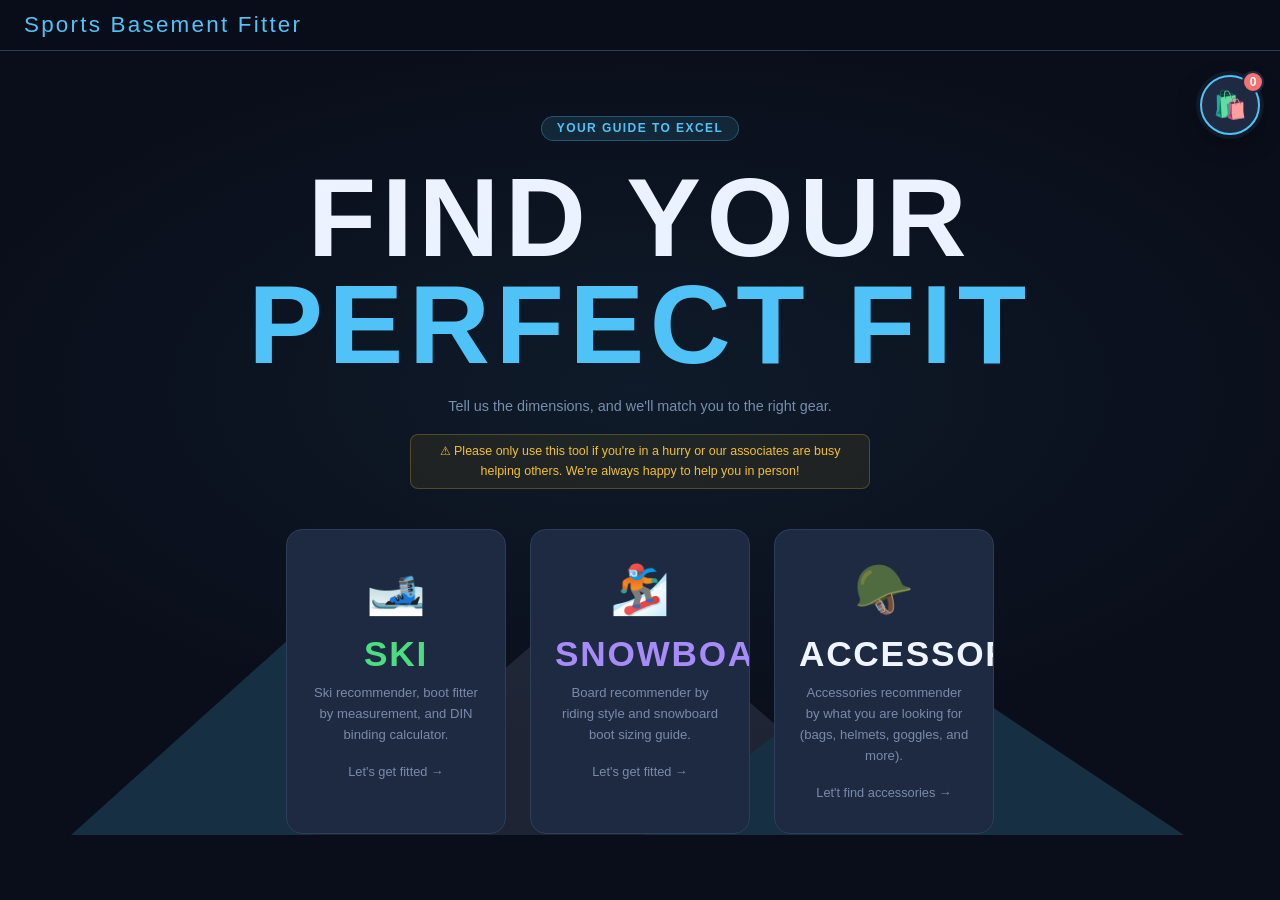
==== index.html @ 1f2f643a "instead of one whole file decided to make each individual file for java, css, and html. I have added" ====
<!DOCTYPE html>
<html lang="en">
<head>
    <meta charset="UTF-8" />
    <meta name="viewport" content="width=device-width, initial-scale=1.0" />
    <title>Sports Basement Fitter</title>

    <link rel="stylesheet" href="style.css" />
</head>
<body>

    <nav id="nav">
        <span class="nav-logo">Sports Basement Fitter</span>
        <div class="nav-breadcrumb" id="breadcrumb"></div>
        <button
            class="nav-back"
            id="backBtn"
            style="display:none" 
            onclick="goBack()"
            >
                ← Back
            </button>
    </nav>

    <div id="gear-cart"></div>

    <div id="app"></div>

    <script src="gear_data.js"></script>
    <script src="app.js"></script>

</body>
</html>
---- style.css ----
*{margin:0;padding:0;box-sizing:border-box;}
:root{
  --bg:#0a0e1a;--bg2:#111827;--bg3:#1a2236;--card:#1e2a42;
  --border:#2d3d5a;--text:#f0f4ff;--muted:#7a8aaa;
  --accent:#4fc3f7;--accent2:#81d4fa;
  --ski:#4ade80;--snow:#a78bfa;--warn:#fbbf24;--danger:#f87171;
}
body{font-family:'DM Sans',sans-serif;background:var(--bg);color:var(--text);min-height:100vh;overflow-x:hidden;}
h1,h2,h3{font-family:'Bebas Neue',sans-serif;letter-spacing:.05em;}
 
nav{position:sticky;top:0;z-index:100;background:rgba(10,14,26,.92);backdrop-filter:blur(12px);border-bottom:1px solid var(--border);padding:.75rem 1.5rem;display:flex;align-items:center;gap:1rem;}
.nav-logo{font-family:'Bebas Neue',sans-serif;font-size:1.4rem;color:var(--accent);letter-spacing:.1em;}
.nav-breadcrumb{font-size:.8rem;color:var(--muted);display:flex;gap:.4rem;align-items:center;}
.nav-back{margin-left:auto;background:transparent;border:1px solid var(--border);color:var(--muted);padding:.35rem .8rem;border-radius:6px;cursor:pointer;font-family:'DM Sans',sans-serif;font-size:.8rem;transition:all .2s;}
.nav-back:hover{border-color:var(--accent);color:var(--accent);}
 
.hero{min-height:calc(100vh - 52px);display:flex;flex-direction:column;align-items:center;justify-content:center;padding:2rem;text-align:center;position:relative;overflow:hidden;}
.hero-bg{position:absolute;inset:0;background:radial-gradient(ellipse 80% 60% at 50% 40%,rgba(79,195,247,.07),transparent 70%);pointer-events:none;}
.mountain-svg{position:absolute;bottom:0;left:0;right:0;opacity:.18;pointer-events:none;}
.hero-tag{display:inline-block;background:rgba(79,195,247,.12);border:1px solid rgba(79,195,247,.3);color:var(--accent);font-size:.75rem;font-weight:600;letter-spacing:.12em;text-transform:uppercase;padding:.3rem .9rem;border-radius:999px;margin-bottom:1.5rem;}
.hero h1{font-size:clamp(3.5rem,10vw,7rem);line-height:.95;margin-bottom:1rem;}
.hero h1 em{color:var(--accent);font-style:normal;}
.hero-sub{color:var(--muted);font-size:.9rem;max-width:460px;margin:0 auto 1rem;line-height:1.7;}
.hero-notice{display:inline-block;background:rgba(251,191,36,.08);border:1px solid rgba(251,191,36,.25);color:var(--warn);font-size:.78rem;padding:.4rem 1rem;border-radius:8px;margin-bottom:2.5rem;max-width:460px;line-height:1.6;}
.sport-cards{display:flex;gap:1.5rem;flex-wrap:wrap;justify-content:center;}
.sport-card{width:220px;background:var(--card);border:1px solid var(--border);border-radius:16px;padding:2rem 1.5rem;cursor:pointer;transition:all .25s;text-align:center;position:relative;overflow:hidden;}
.sport-card::before{content:'';position:absolute;inset:0;opacity:0;transition:opacity .25s;}
.sport-card.ski-card::before{background:radial-gradient(circle at 50% 0%,rgba(74,222,128,.12),transparent 70%);}
.sport-card.snow-card::before{background:radial-gradient(circle at 50% 0%,rgba(167,139,250,.12),transparent 70%);}
.sport-card:hover{transform:translateY(-4px);}
.sport-card.ski-card:hover{border-color:var(--ski);}
.sport-card.snow-card:hover{border-color:var(--snow);}
.sport-card:hover::before{opacity:1;}
.sport-icon{font-size:3rem;margin-bottom:1rem;display:block;}
.sport-card h2{font-size:2.2rem;margin-bottom:.5rem;}
.sport-card.ski-card h2{color:var(--ski);}
.sport-card.snow-card h2{color:var(--snow);}
.sport-card p{font-size:.82rem;color:var(--muted);line-height:1.6;}
.sport-arrow{display:inline-block;margin-top:1.2rem;color:var(--muted);font-size:.8rem;transition:all .2s;}
.sport-card:hover .sport-arrow{color:var(--text);transform:translateX(4px);}
 
.hub{padding:2rem 1.5rem;max-width:900px;margin:0 auto;}
.hub-header{margin-bottom:2.5rem;text-align:center;}
.hub-header h2{font-size:3.5rem;}
.hub-header p{color:var(--muted);font-size:.9rem;margin-top:.5rem;}
.tool-grid{display:grid;grid-template-columns:repeat(auto-fit,minmax(200px,1fr));gap:1rem;}
.tool-card{background:var(--card);border:1px solid var(--border);border-radius:14px;padding:1.5rem;cursor:pointer;transition:all .2s;display:flex;flex-direction:column;gap:.5rem;}
.tool-card:hover{transform:translateY(-3px);border-color:var(--accent);}
.tool-icon{font-size:1.8rem;margin-bottom:.3rem;}
.tool-card h3{font-family:'Bebas Neue',sans-serif;font-size:1.4rem;letter-spacing:.05em;color:var(--accent);}
.tool-card p{font-size:.8rem;color:var(--muted);line-height:1.6;}
 
.tool-page{padding:2rem 1.5rem;max-width:700px;margin:0 auto;}
.tool-title{font-size:3rem;margin-bottom:.3rem;}
.tool-desc{color:var(--muted);font-size:.9rem;margin-bottom:2rem;line-height:1.6;}
 
.form-group{margin-bottom:1.25rem;}
.form-label{display:block;font-size:.8rem;color:var(--muted);font-weight:500;letter-spacing:.06em;text-transform:uppercase;margin-bottom:.5rem;}
.form-input,.form-select{width:100%;background:var(--bg3);border:1px solid var(--border);color:var(--text);padding:.65rem 1rem;border-radius:8px;font-family:'DM Sans',sans-serif;font-size:.9rem;transition:border-color .2s;outline:none;}
.form-input:focus,.form-select:focus{border-color:var(--accent);}
.form-select option{background:var(--bg2);}
.form-row{display:grid;grid-template-columns:1fr 1fr;gap:1rem;}
.form-hint{font-size:.75rem;color:var(--muted);margin-top:.35rem;}
 
.radio-grid{display:grid;grid-template-columns:repeat(auto-fill,minmax(130px,1fr));gap:.6rem;margin-bottom:1.25rem;}
/* FIX: checkbox-grid uses same layout as radio-grid */
.checkbox-grid{display:grid;grid-template-columns:repeat(auto-fill,minmax(130px,1fr));gap:.6rem;margin-bottom:1.25rem;}
.radio-opt{cursor:pointer;}
.radio-opt input{display:none;}
.radio-label{display:block;background:var(--bg3);border:1px solid var(--border);border-radius:8px;padding:.65rem .9rem;font-size:.82rem;text-align:center;transition:all .18s;color:var(--muted);line-height:1.4;}
.radio-opt input:checked + .radio-label{border-color:var(--accent);color:var(--text);background:rgba(79,195,247,.1);}
 
.btn{display:inline-flex;align-items:center;gap:.5rem;background:var(--accent);color:#0a0e1a;border:none;padding:.75rem 1.75rem;border-radius:8px;font-family:'DM Sans',sans-serif;font-weight:600;font-size:.9rem;cursor:pointer;transition:all .2s;}
.btn:hover{background:var(--accent2);transform:translateY(-1px);}
.btn.ski{background:var(--ski);color:#0a1a0a;}
.btn.ski:hover{filter:brightness(1.1);}
.btn.snow{background:var(--snow);color:#0a0a1a;}
.btn.snow:hover{filter:brightness(1.1);}
 
.result-card{background:var(--card);border:1px solid var(--border);border-radius:14px;padding:1.5rem;margin-top:1.5rem;}
.result-header{display:flex;align-items:center;gap:.75rem;margin-bottom:1rem;border-bottom:1px solid var(--border);padding-bottom:1rem;}
.result-icon{width:44px;height:44px;border-radius:10px;display:flex;align-items:center;justify-content:center;font-size:1.3rem;flex-shrink:0;}
.result-title{font-family:'Bebas Neue',sans-serif;font-size:1.6rem;letter-spacing:.05em;}
.result-sub{font-size:.8rem;color:var(--muted);}
.result-row{display:flex;justify-content:space-between;align-items:center;padding:.55rem 0;border-bottom:1px solid rgba(45,61,90,.5);}
.result-row:last-child{border-bottom:none;}
.result-key{font-size:.82rem;color:var(--muted);}
.result-val{font-weight:600;font-size:.9rem;}
.badge{display:inline-block;padding:.25rem .7rem;border-radius:999px;font-size:.72rem;font-weight:600;}
.badge-green{background:rgba(74,222,128,.15);color:var(--ski);border:1px solid rgba(74,222,128,.3);}
.badge-blue{background:rgba(79,195,247,.15);color:var(--accent);border:1px solid rgba(79,195,247,.3);}
.badge-purple{background:rgba(167,139,250,.15);color:var(--snow);border:1px solid rgba(167,139,250,.3);}
.badge-warn{background:rgba(251,191,36,.15);color:var(--warn);border:1px solid rgba(251,191,36,.3);}
 
.rec-list{list-style:none;margin-top:.5rem;}
.rec-list li{padding:.5rem 0;border-bottom:1px solid rgba(45,61,90,.4);font-size:.86rem;color:var(--muted);display:flex;gap:.5rem;align-items:flex-start;}
.rec-list li::before{content:'▸';color:var(--accent);flex-shrink:0;margin-top:.05rem;}
.rec-list li strong{color:var(--text);}
 
.product-grid{display:grid;grid-template-columns:repeat(auto-fill,minmax(200px,1fr));gap:.75rem;margin-top:1rem;}
.product-card{
  position:relative;

  background:var(--bg3);
  border:1px solid var(--border);
  border-radius:10px;
  padding:1rem;
  overflow:hidden;
  transition:all .2s;
}
/*.product-card{background:var(--bg3);border:1px solid var(--border);border-radius:10px;padding:1rem;overflow:hidden;transition:all .2s;}*/
.product-card:hover{transform:translateY(-3px);border-color:var(--accent);}
.product-image{width:100%;height:220px;object-fit:cover;border-radius:8px;margin-bottom:.75rem;background:#111;transition:transform .3s;}
.product-image:hover{transform:scale(1.03);}
.product-name{font-weight:600;font-size:.9rem;margin-bottom:.25rem;}
.product-brand{font-size:.75rem;color:var(--muted);margin-bottom:.5rem;}
.product-price{font-family:'Bebas Neue',sans-serif;font-size:1.2rem;color:var(--accent);margin-bottom:.4rem;}
.product-lengths{font-size:.75rem;color:var(--muted);}
.product-notes{font-size:.78rem;color:var(--muted);margin-top:.4rem;line-height:1.5;border-top:1px solid var(--border);padding-top:.4rem;}
.no-products{font-size:.85rem;color:var(--muted);padding:.75rem 0;font-style:italic;}
.warning-box{background:rgba(251,191,36,.07);border:1px solid rgba(251,191,36,.25);border-radius:10px;padding:1rem 1.25rem;margin-top:1rem;font-size:.83rem;color:var(--warn);line-height:1.6;}
.info-box{background:rgba(79,195,247,.07);border:1px solid rgba(79,195,247,.2);border-radius:10px;padding:1rem 1.25rem;margin-top:1rem;font-size:.83rem;color:var(--accent);line-height:1.6;}
.section-sep{border:none;border-top:1px solid var(--border);margin:1.5rem 0;}

/* CART */
.cart-icon-wrapper{
  position:fixed;
  top:75px;
  right:20px;

  width:60px;
  height:60px;

  border-radius:50%;

  background:var(--card);
  border:2px solid var(--accent);

  display:flex;
  align-items:center;
  justify-content:center;

  font-size:1.7rem;

  cursor:pointer;

  z-index:500;

  box-shadow:
    0 0 0 4px rgba(79,195,247,.08),
    0 8px 25px rgba(0,0,0,.35);

  transition:.2s;
}

.btn.added{
  background:var(--ski);
  color:#000;
}

.cart-icon-wrapper:hover{
  transform:translateY(-2px);
  border-color:var(--accent2);
}

.cart-dropdown{
  position:fixed;
  top:140px;
  right:20px;
  width:min(420px, calc(100vw - 40px));
  max-height:70vh;
  overflow-y:auto;
  z-index:300;

  opacity:0;
  pointer-events:none;
  transform:translateY(-10px);

  transition:
    opacity .2s ease,
    transform .2s ease;
}

.show-cart{
  opacity:1;
  pointer-events:auto;
  transform:translateY(0);
}

.cart-header{
  display:flex;
  justify-content:space-between;
  align-items:center;
  margin-bottom:1rem;
}

.close-cart-btn{
  width:36px !important;
  height:36px;
  border-radius:50%;
  border:none;
  background:var(--bg3);
  color:var(--text);
  cursor:pointer;
  font-size:1rem;
}

.close-cart-btn:hover{
  background:var(--danger);
}

.empty-cart{
  background:var(--card);
  border:1px solid var(--border);
  padding:1rem;
  border-radius:12px;
  color:var(--muted);
}

/* Remove button */

.remove-icon-btn{
  width:32px;
  height:32px;

  min-width:32px;
  max-width:32px;

  padding:0;

  border:none;
  border-radius:8px;

  background:#dc2626;
  color:#fff;

  display:flex;
  align-items:center;
  justify-content:center;

  cursor:pointer;

  margin-top:.75rem;
  margin-left:auto;

  flex-shrink:0;

  transition:.2s;
}

.remove-icon-btn:hover{
  background:#ef4444;
}

.cart-count{
  position:absolute;
  top:-6px;
  right:-6px;

  width:22px;
  height:22px;

  border-radius:50%;

  background:var(--danger);
  color:white;

  font-size:.75rem;
  font-weight:700;

  display:flex;
  align-items:center;
  justify-content:center;

  border:2px solid var(--card);
}

/* Favorite Button */
.favorite-btn{
  position:absolute;
  top:10px;
  right:10px;

  width:36px;
  height:36px;

  border:none;
  border-radius:50%;

  background:rgba(0,0,0,.4);
  backdrop-filter:blur(4px);

  color:white;
  font-size:1.1rem;

  cursor:pointer;
  transition:.2s;
}

.favorite-btn:hover{
  transform:scale(1.1);
}

.favorite-btn.active{
  color:#ef4444;
}

@media(max-width:520px){.form-row{grid-template-columns:1fr;}.sport-cards{flex-direction:column;align-items:center;}.hero h1{font-size:3rem;}}
.page{animation:fadeIn .25s ease;}
@keyframes fadeIn{from{opacity:0;transform:translateY(8px);}to{opacity:1;transform:translateY(0);}}
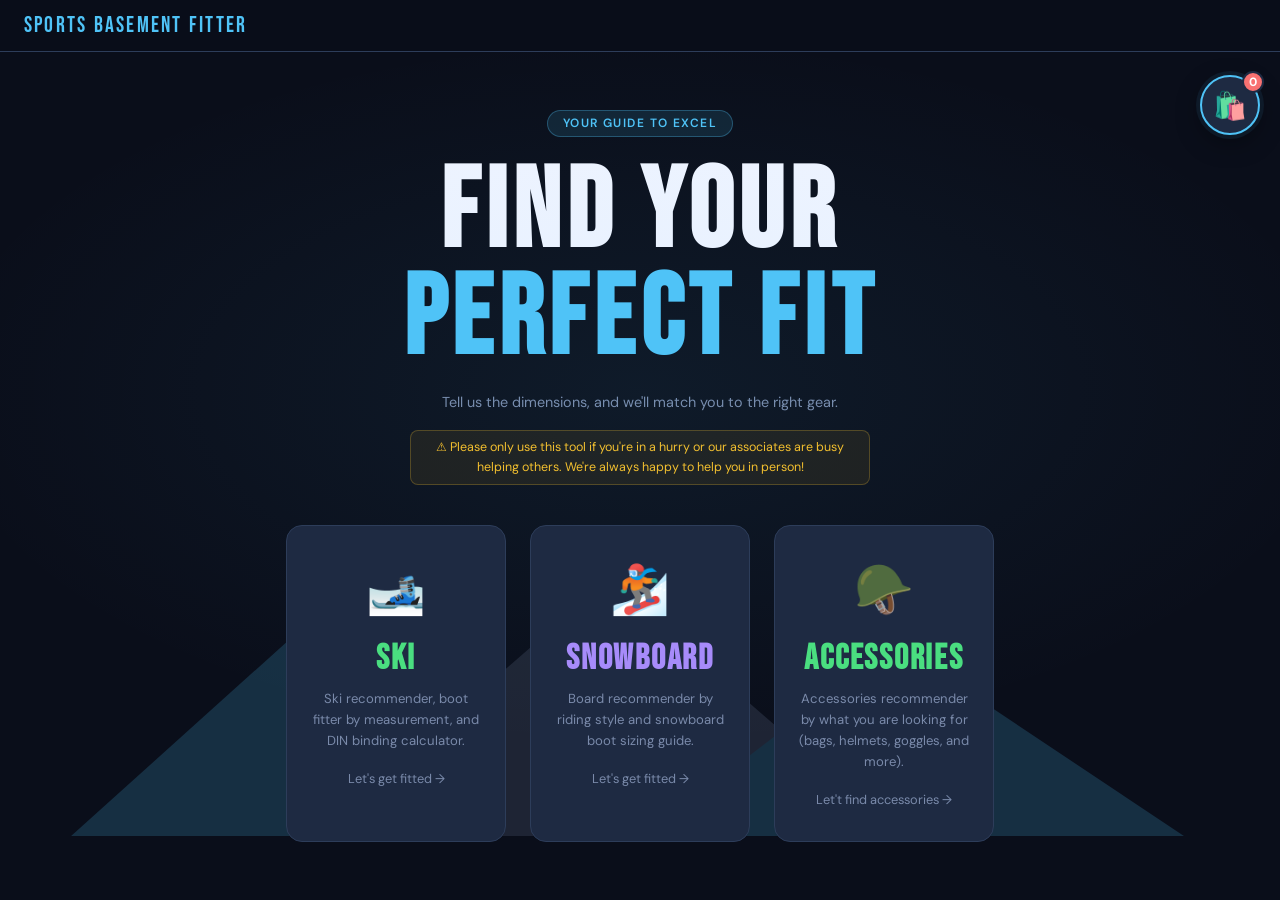
==== commit 74bcd004: "app.js had some things to be fixed, added some color down to accessories tool card. Index was just a" ====
--- a/index.html
+++ b/index.html
@@ -4,6 +4,10 @@
     <meta charset="UTF-8" />
     <meta name="viewport" content="width=device-width, initial-scale=1.0" />
     <title>Sports Basement Fitter</title>
+
+    <link rel="preconnect" href="https://fonts.googleapis.com">
+    <link rel="preconnect" href="https://fonts.gstatic.com" crossorigin>
+    <link href="https://fonts.googleapis.com/css2?family=Bebas+Neue&family=DM+Sans:wght@400;500;700&display=swap" rel="stylesheet">
 
     <link rel="stylesheet" href="style.css" />
 </head>
--- a/style.css
+++ b/style.css
@@ -4,6 +4,7 @@
   --border:#2d3d5a;--text:#f0f4ff;--muted:#7a8aaa;
   --accent:#4fc3f7;--accent2:#81d4fa;
   --ski:#4ade80;--snow:#a78bfa;--warn:#fbbf24;--danger:#f87171;
+  --accessories:#4ade80;--snow:#a78bfa;--warn:#fbbf24;--danger:#f87171;
 }
 body{font-family:'DM Sans',sans-serif;background:var(--bg);color:var(--text);min-height:100vh;overflow-x:hidden;}
 h1,h2,h3{font-family:'Bebas Neue',sans-serif;letter-spacing:.05em;}
@@ -25,16 +26,47 @@
 .sport-cards{display:flex;gap:1.5rem;flex-wrap:wrap;justify-content:center;}
 .sport-card{width:220px;background:var(--card);border:1px solid var(--border);border-radius:16px;padding:2rem 1.5rem;cursor:pointer;transition:all .25s;text-align:center;position:relative;overflow:hidden;}
 .sport-card::before{content:'';position:absolute;inset:0;opacity:0;transition:opacity .25s;}
-.sport-card.ski-card::before{background:radial-gradient(circle at 50% 0%,rgba(74,222,128,.12),transparent 70%);}
-.sport-card.snow-card::before{background:radial-gradient(circle at 50% 0%,rgba(167,139,250,.12),transparent 70%);}
-.sport-card:hover{transform:translateY(-4px);}
-.sport-card.ski-card:hover{border-color:var(--ski);}
-.sport-card.snow-card:hover{border-color:var(--snow);}
+
+.sport-card.ski-card::before{
+    background:radial-gradient(circle at 50% 0%,rgba(74,222,128,.12),transparent 70%);}
+
+.sport-card.snow-card::before{
+    background:radial-gradient(circle at 50% 0%,rgba(167,139,250,.12),transparent 70%);}
+
+.sport-card.accessories-card::before{
+    background:radial-gradient(circle at 50% 0%,rgba(251,191,36,.12),transparent 70%);}
+
+.sport-card:hover{
+    transform:translateY(-4px);
+}
+
+.sport-card.ski-card:hover{
+    border-color:var(--ski);
+}
+
+.sport-card.snow-card:hover{
+    border-color:var(--snow);
+}
+
+.sport-card.accessories-card:hover{
+  border-color:var(--accessories);
+}
 .sport-card:hover::before{opacity:1;}
 .sport-icon{font-size:3rem;margin-bottom:1rem;display:block;}
 .sport-card h2{font-size:2.2rem;margin-bottom:.5rem;}
-.sport-card.ski-card h2{color:var(--ski);}
-.sport-card.snow-card h2{color:var(--snow);}
+
+.sport-card.ski-card h2{
+    color:var(--ski);
+}
+
+.sport-card.snow-card h2{
+    color:var(--snow);
+}
+
+.sport-card.accessories-card h2{
+  color:var(--accessories);
+}
+
 .sport-card p{font-size:.82rem;color:var(--muted);line-height:1.6;}
 .sport-arrow{display:inline-block;margin-top:1.2rem;color:var(--muted);font-size:.8rem;transition:all .2s;}
 .sport-card:hover .sport-arrow{color:var(--text);transform:translateX(4px);}
@@ -153,11 +185,6 @@
   transition:.2s;
 }
 
-.btn.added{
-  background:var(--ski);
-  color:#000;
-}
-
 .cart-icon-wrapper:hover{
   transform:translateY(-2px);
   border-color:var(--accent2);
@@ -170,7 +197,7 @@
   width:min(420px, calc(100vw - 40px));
   max-height:70vh;
   overflow-y:auto;
-  z-index:300;
+  z-index:1000;
 
   opacity:0;
   pointer-events:none;
@@ -281,6 +308,8 @@
   top:10px;
   right:10px;
 
+  z-index:10;
+
   width:36px;
   height:36px;
 
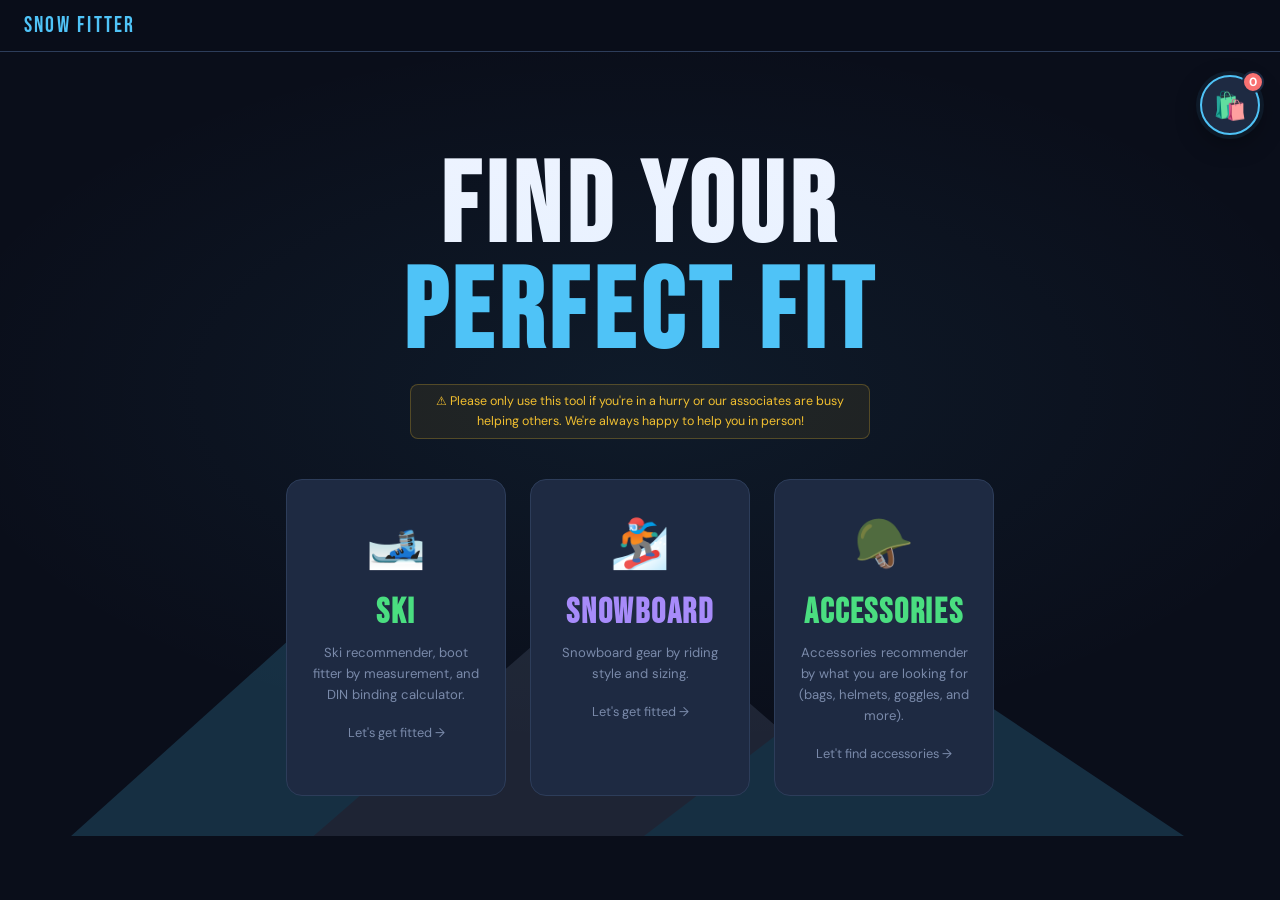
==== commit cd97c086: "I removed two sub headers that didnt really need to be there. I wanted it to be more direct on the h" ====
--- a/index.html
+++ b/index.html
@@ -3,7 +3,7 @@
 <head>
     <meta charset="UTF-8" />
     <meta name="viewport" content="width=device-width, initial-scale=1.0" />
-    <title>Sports Basement Fitter</title>
+    <title>Snow Fitter</title>
 
     <link rel="preconnect" href="https://fonts.googleapis.com">
     <link rel="preconnect" href="https://fonts.gstatic.com" crossorigin>
@@ -14,7 +14,7 @@
 <body>
 
     <nav id="nav">
-        <span class="nav-logo">Sports Basement Fitter</span>
+        <span class="nav-logo">Snow Fitter</span>
         <div class="nav-breadcrumb" id="breadcrumb"></div>
         <button
             class="nav-back"
--- a/style.css
+++ b/style.css
@@ -6,35 +6,168 @@
   --ski:#4ade80;--snow:#a78bfa;--warn:#fbbf24;--danger:#f87171;
   --accessories:#4ade80;--snow:#a78bfa;--warn:#fbbf24;--danger:#f87171;
 }
-body{font-family:'DM Sans',sans-serif;background:var(--bg);color:var(--text);min-height:100vh;overflow-x:hidden;}
-h1,h2,h3{font-family:'Bebas Neue',sans-serif;letter-spacing:.05em;}
+
+body{
+  font-family:'DM Sans',sans-serif;
+  background:var(--bg);
+  color:var(--text);
+  min-height:100vh;
+  overflow-x:hidden;
+}
+
+h1,h2,h3{
+  font-family:'Bebas Neue',sans-serif;
+  letter-spacing:.05em;
+}
  
-nav{position:sticky;top:0;z-index:100;background:rgba(10,14,26,.92);backdrop-filter:blur(12px);border-bottom:1px solid var(--border);padding:.75rem 1.5rem;display:flex;align-items:center;gap:1rem;}
-.nav-logo{font-family:'Bebas Neue',sans-serif;font-size:1.4rem;color:var(--accent);letter-spacing:.1em;}
-.nav-breadcrumb{font-size:.8rem;color:var(--muted);display:flex;gap:.4rem;align-items:center;}
-.nav-back{margin-left:auto;background:transparent;border:1px solid var(--border);color:var(--muted);padding:.35rem .8rem;border-radius:6px;cursor:pointer;font-family:'DM Sans',sans-serif;font-size:.8rem;transition:all .2s;}
-.nav-back:hover{border-color:var(--accent);color:var(--accent);}
- 
-.hero{min-height:calc(100vh - 52px);display:flex;flex-direction:column;align-items:center;justify-content:center;padding:2rem;text-align:center;position:relative;overflow:hidden;}
-.hero-bg{position:absolute;inset:0;background:radial-gradient(ellipse 80% 60% at 50% 40%,rgba(79,195,247,.07),transparent 70%);pointer-events:none;}
-.mountain-svg{position:absolute;bottom:0;left:0;right:0;opacity:.18;pointer-events:none;}
-.hero-tag{display:inline-block;background:rgba(79,195,247,.12);border:1px solid rgba(79,195,247,.3);color:var(--accent);font-size:.75rem;font-weight:600;letter-spacing:.12em;text-transform:uppercase;padding:.3rem .9rem;border-radius:999px;margin-bottom:1.5rem;}
-.hero h1{font-size:clamp(3.5rem,10vw,7rem);line-height:.95;margin-bottom:1rem;}
-.hero h1 em{color:var(--accent);font-style:normal;}
-.hero-sub{color:var(--muted);font-size:.9rem;max-width:460px;margin:0 auto 1rem;line-height:1.7;}
-.hero-notice{display:inline-block;background:rgba(251,191,36,.08);border:1px solid rgba(251,191,36,.25);color:var(--warn);font-size:.78rem;padding:.4rem 1rem;border-radius:8px;margin-bottom:2.5rem;max-width:460px;line-height:1.6;}
-.sport-cards{display:flex;gap:1.5rem;flex-wrap:wrap;justify-content:center;}
-.sport-card{width:220px;background:var(--card);border:1px solid var(--border);border-radius:16px;padding:2rem 1.5rem;cursor:pointer;transition:all .25s;text-align:center;position:relative;overflow:hidden;}
-.sport-card::before{content:'';position:absolute;inset:0;opacity:0;transition:opacity .25s;}
+nav{
+  position:sticky;
+  top:0;z-index:100;
+  background:rgba(10,14,26,.92);
+  backdrop-filter:blur(12px);
+  border-bottom:1px solid var(--border);
+  padding:.75rem 1.5rem;display:flex;
+  align-items:center;gap:1rem;
+}
+
+.nav-logo{
+  font-family:'Bebas Neue',sans-serif;
+  font-size:1.4rem;
+  color:var(--accent);
+  letter-spacing:.1em;
+}
+
+.nav-breadcrumb{
+  font-size:.8rem;
+  color:var(--muted);
+  display:flex;gap:.4rem;
+  align-items:center;
+}
+
+.nav-back{
+  margin-left:auto;
+  background:transparent;
+  border:1px solid var(--border);
+  color:var(--muted);
+  padding:.35rem .8rem;
+  border-radius:6px;
+  cursor:pointer;
+  font-family:'DM Sans',sans-serif;
+  font-size:.8rem;
+  transition:all .2s;
+}
+
+.nav-back:hover{
+  border-color:var(--accent);
+  color:var(--accent);
+}
+
+.hero{
+  min-height:calc(100vh - 52px);
+  display:flex;
+  flex-direction:column;
+  align-items:center;
+  justify-content:center;
+  padding:2rem;
+  text-align:center;
+  position:relative;
+  overflow:hidden;
+}
+
+.hero-bg{
+  position:absolute;
+  inset:0;
+  background:radial-gradient(ellipse 80% 60% at 50% 40%,rgba(79,195,247,.07),transparent 70%);
+  pointer-events:none;
+}
+
+.mountain-svg{
+  position:absolute;
+  bottom:0;left:0;
+  right:0;opacity:.18;
+  pointer-events:none;
+}
+
+.hero-tag{
+  display:inline-block;
+  background:rgba(79,195,247,.12);
+  border:1px solid rgba(79,195,247,.3);
+  color:var(--accent);font-size:.75rem;
+  font-weight:600;letter-spacing:.12em;
+  text-transform:uppercase;
+  padding:.3rem .9rem;border-radius:999px;
+  margin-bottom:1.5rem;
+}
+
+.hero h1{
+  font-size:clamp(3.5rem,10vw,7rem);
+  line-height:.95;
+  margin-bottom:1rem;
+}
+
+.hero h1 em{
+  color:var(--accent);
+  font-style:normal;
+}
+
+.hero-sub{
+  color:var(--muted);
+  font-size:.9rem;
+  max-width:460px;
+  margin:0 auto 1rem;
+  line-height:1.7;
+}
+
+.hero-notice{
+  display:inline-block;
+  background:rgba(251,191,36,.08);
+  border:1px solid rgba(251,191,36,.25);
+  color:var(--warn);
+  font-size:.78rem;
+  padding:.4rem 1rem;
+  border-radius:8px;
+  margin-bottom:2.5rem;
+  max-width:460px;line-height:1.6;
+}
+
+.sport-cards{
+  display:flex;
+  gap:1.5rem;
+  flex-wrap:wrap;
+  justify-content:center;
+}
+
+.sport-card{
+  width:220px;
+  background:var(--card);
+  border:1px solid var(--border);
+  border-radius:16px;
+  padding:2rem 1.5rem;
+  cursor:pointer;
+  transition:all .25s;
+  text-align:center;
+  position:relative;
+  overflow:hidden;
+}
+
+.sport-card::before{
+  content:'';
+  position:absolute;
+  inset:0;opacity:0;
+  transition:opacity .25s;
+}
 
 .sport-card.ski-card::before{
-    background:radial-gradient(circle at 50% 0%,rgba(74,222,128,.12),transparent 70%);}
+    background:radial-gradient(circle at 50% 0%,rgba(74,222,128,.12),transparent 70%);
+}
 
 .sport-card.snow-card::before{
-    background:radial-gradient(circle at 50% 0%,rgba(167,139,250,.12),transparent 70%);}
+    background:radial-gradient(circle at 50% 0%,rgba(167,139,250,.12),transparent 70%);
+}
 
 .sport-card.accessories-card::before{
-    background:radial-gradient(circle at 50% 0%,rgba(251,191,36,.12),transparent 70%);}
+    background:radial-gradient(circle at 50% 0%,rgba(251,191,36,.12),transparent 70%);
+}
 
 .sport-card:hover{
     transform:translateY(-4px);
@@ -51,9 +184,21 @@
 .sport-card.accessories-card:hover{
   border-color:var(--accessories);
 }
-.sport-card:hover::before{opacity:1;}
-.sport-icon{font-size:3rem;margin-bottom:1rem;display:block;}
-.sport-card h2{font-size:2.2rem;margin-bottom:.5rem;}
+
+.sport-card:hover::before{
+  opacity:1;
+}
+
+.sport-icon{
+  font-size:3rem;
+  margin-bottom:1rem;
+  display:block;
+}
+
+.sport-card h2{
+  font-size:2.2rem;
+  margin-bottom:.5rem;
+}
 
 .sport-card.ski-card h2{
     color:var(--ski);
@@ -67,72 +212,349 @@
   color:var(--accessories);
 }
 
-.sport-card p{font-size:.82rem;color:var(--muted);line-height:1.6;}
-.sport-arrow{display:inline-block;margin-top:1.2rem;color:var(--muted);font-size:.8rem;transition:all .2s;}
-.sport-card:hover .sport-arrow{color:var(--text);transform:translateX(4px);}
+.sport-card p{
+  font-size:.82rem;
+  color:var(--muted);line-height:1.6;
+}
+
+.sport-arrow{
+  display:inline-block;
+  margin-top:1.2rem;
+  color:var(--muted);
+  font-size:.8rem;
+  transition:all .2s;
+}
+
+.sport-card:hover .sport-arrow{
+  color:var(--text);
+  transform:translateX(4px);
+}
  
-.hub{padding:2rem 1.5rem;max-width:900px;margin:0 auto;}
-.hub-header{margin-bottom:2.5rem;text-align:center;}
-.hub-header h2{font-size:3.5rem;}
-.hub-header p{color:var(--muted);font-size:.9rem;margin-top:.5rem;}
-.tool-grid{display:grid;grid-template-columns:repeat(auto-fit,minmax(200px,1fr));gap:1rem;}
-.tool-card{background:var(--card);border:1px solid var(--border);border-radius:14px;padding:1.5rem;cursor:pointer;transition:all .2s;display:flex;flex-direction:column;gap:.5rem;}
-.tool-card:hover{transform:translateY(-3px);border-color:var(--accent);}
-.tool-icon{font-size:1.8rem;margin-bottom:.3rem;}
-.tool-card h3{font-family:'Bebas Neue',sans-serif;font-size:1.4rem;letter-spacing:.05em;color:var(--accent);}
-.tool-card p{font-size:.8rem;color:var(--muted);line-height:1.6;}
+.hub{
+  padding:2rem 1.5rem;
+  max-width:900px;
+  margin:0 auto;
+}
+
+.hub-header{
+  margin-bottom:2.5rem;
+  text-align:center;
+}
+
+.hub-header h2{
+  font-size:3.5rem;
+}
+
+.hub-header p{
+  color:var(--muted);
+  font-size:.9rem;
+  margin-top:.5rem;
+}
+
+.tool-grid{
+  display:grid;
+  grid-template-columns:repeat(auto-fit,minmax(200px,1fr));
+  gap:1rem;
+}
+
+.tool-card{
+  background:var(--card);
+  border:1px solid var(--border);
+  border-radius:14px;
+  padding:1.5rem;
+  cursor:pointer;
+  transition:all .2s;
+  display:flex;
+  flex-direction:column;
+  gap:.5rem;
+}
+
+.tool-card:hover{
+  transform:translateY(-3px);
+  border-color:var(--accent);
+}
+
+.tool-icon{
+  font-size:1.8rem;
+  margin-bottom:.3rem;
+}
+
+.tool-card h3{
+  font-family:'Bebas Neue',sans-serif;
+  font-size:1.4rem;
+  letter-spacing:.05em;
+  color:var(--accent);
+}
+
+.tool-card p{
+  font-size:.8rem;
+  color:var(--muted);
+  line-height:1.6;
+}
  
-.tool-page{padding:2rem 1.5rem;max-width:700px;margin:0 auto;}
-.tool-title{font-size:3rem;margin-bottom:.3rem;}
-.tool-desc{color:var(--muted);font-size:.9rem;margin-bottom:2rem;line-height:1.6;}
+.tool-page{
+  padding:2rem 1.5rem;
+  max-width:700px;
+  margin:0 auto;
+}
+
+.tool-title{
+  font-size:3rem;
+  margin-bottom:.3rem;
+}
+
+.tool-desc{
+  color:var(--muted);
+  font-size:.9rem;
+  margin-bottom:2rem;
+  line-height:1.6;
+}
  
-.form-group{margin-bottom:1.25rem;}
-.form-label{display:block;font-size:.8rem;color:var(--muted);font-weight:500;letter-spacing:.06em;text-transform:uppercase;margin-bottom:.5rem;}
-.form-input,.form-select{width:100%;background:var(--bg3);border:1px solid var(--border);color:var(--text);padding:.65rem 1rem;border-radius:8px;font-family:'DM Sans',sans-serif;font-size:.9rem;transition:border-color .2s;outline:none;}
-.form-input:focus,.form-select:focus{border-color:var(--accent);}
-.form-select option{background:var(--bg2);}
-.form-row{display:grid;grid-template-columns:1fr 1fr;gap:1rem;}
-.form-hint{font-size:.75rem;color:var(--muted);margin-top:.35rem;}
+.form-group{
+  margin-bottom:1.25rem;
+}
+
+.form-label{
+  display:block;
+  font-size:.8rem;color:var(--muted);
+  font-weight:500;
+  letter-spacing:.06em;
+  text-transform:uppercase;
+  margin-bottom:.5rem;
+}
+
+.form-input,.form-select{
+  width:100%;
+  background:var(--bg3);
+  border:1px solid var(--border);
+  color:var(--text);
+  padding:.65rem 1rem;
+  border-radius:8px;
+  font-family:'DM Sans',sans-serif;
+  font-size:.9rem;
+  transition:border-color .2s;
+  outline:none;
+}
+
+.form-input:focus,.form-select:focus{
+  border-color:var(--accent);
+}
+
+.form-select option{
+  background:var(--bg2);
+}
+
+.form-row{
+  display:grid;
+  grid-template-columns:1fr 1fr;
+  gap:1rem;
+}
+
+.form-hint{
+  font-size:.75rem;
+  color:var(--muted);
+  margin-top:.35rem;
+}
  
-.radio-grid{display:grid;grid-template-columns:repeat(auto-fill,minmax(130px,1fr));gap:.6rem;margin-bottom:1.25rem;}
-/* FIX: checkbox-grid uses same layout as radio-grid */
-.checkbox-grid{display:grid;grid-template-columns:repeat(auto-fill,minmax(130px,1fr));gap:.6rem;margin-bottom:1.25rem;}
-.radio-opt{cursor:pointer;}
-.radio-opt input{display:none;}
-.radio-label{display:block;background:var(--bg3);border:1px solid var(--border);border-radius:8px;padding:.65rem .9rem;font-size:.82rem;text-align:center;transition:all .18s;color:var(--muted);line-height:1.4;}
-.radio-opt input:checked + .radio-label{border-color:var(--accent);color:var(--text);background:rgba(79,195,247,.1);}
+.radio-grid{
+  display:grid;
+  grid-template-columns:repeat(auto-fill,minmax(130px,1fr));
+  gap:.6rem;margin-bottom:1.25rem;
+}
+
+.checkbox-grid{
+  display:grid;
+  grid-template-columns:repeat(auto-fill,minmax(130px,1fr));
+  gap:.6rem;margin-bottom:1.25rem;
+}
+
+.radio-opt{
+  cursor:pointer;
+}
+
+.radio-opt input{
+  display:none;
+}
+
+.radio-label{
+  display:block;
+  background:var(--bg3);
+  border:1px solid var(--border);
+  border-radius:8px;padding:.65rem .9rem;
+  font-size:.82rem;
+  text-align:center;
+  transition:all .18s;
+  color:var(--muted);line-height:1.4;
+}
+.radio-opt input:checked + .radio-label{
+  border-color:var(--accent);
+  color:var(--text);
+  background:rgba(79,195,247,.1);
+}
  
-.btn{display:inline-flex;align-items:center;gap:.5rem;background:var(--accent);color:#0a0e1a;border:none;padding:.75rem 1.75rem;border-radius:8px;font-family:'DM Sans',sans-serif;font-weight:600;font-size:.9rem;cursor:pointer;transition:all .2s;}
-.btn:hover{background:var(--accent2);transform:translateY(-1px);}
-.btn.ski{background:var(--ski);color:#0a1a0a;}
-.btn.ski:hover{filter:brightness(1.1);}
-.btn.snow{background:var(--snow);color:#0a0a1a;}
-.btn.snow:hover{filter:brightness(1.1);}
+.btn{
+  display:inline-flex;
+  align-items:center;
+  gap:.5rem;background:var(--accent);
+  color:#0a0e1a;
+  border:none;padding:.75rem 1.75rem;
+  border-radius:8px;
+  font-family:'DM Sans',sans-serif;
+  font-weight:600;
+  font-size:.9rem;
+  cursor:pointer;
+  transition:all .2s;
+}
+
+.btn:hover{
+  background:var(--accent2);
+  transform:translateY(-1px);
+}
+
+.btn.ski{
+  background:var(--ski);
+  color:#0a1a0a;
+}
+
+.btn.ski:hover{
+  filter:brightness(1.1);
+}
+
+.btn.snow{
+  background:var(--snow);
+  color:#0a0a1a;
+}
+
+.btn.snow:hover{
+  filter:brightness(1.1);
+}
  
-.result-card{background:var(--card);border:1px solid var(--border);border-radius:14px;padding:1.5rem;margin-top:1.5rem;}
-.result-header{display:flex;align-items:center;gap:.75rem;margin-bottom:1rem;border-bottom:1px solid var(--border);padding-bottom:1rem;}
-.result-icon{width:44px;height:44px;border-radius:10px;display:flex;align-items:center;justify-content:center;font-size:1.3rem;flex-shrink:0;}
-.result-title{font-family:'Bebas Neue',sans-serif;font-size:1.6rem;letter-spacing:.05em;}
-.result-sub{font-size:.8rem;color:var(--muted);}
-.result-row{display:flex;justify-content:space-between;align-items:center;padding:.55rem 0;border-bottom:1px solid rgba(45,61,90,.5);}
-.result-row:last-child{border-bottom:none;}
-.result-key{font-size:.82rem;color:var(--muted);}
-.result-val{font-weight:600;font-size:.9rem;}
-.badge{display:inline-block;padding:.25rem .7rem;border-radius:999px;font-size:.72rem;font-weight:600;}
-.badge-green{background:rgba(74,222,128,.15);color:var(--ski);border:1px solid rgba(74,222,128,.3);}
-.badge-blue{background:rgba(79,195,247,.15);color:var(--accent);border:1px solid rgba(79,195,247,.3);}
-.badge-purple{background:rgba(167,139,250,.15);color:var(--snow);border:1px solid rgba(167,139,250,.3);}
-.badge-warn{background:rgba(251,191,36,.15);color:var(--warn);border:1px solid rgba(251,191,36,.3);}
+.result-card{
+  background:var(--card);
+  border:1px solid var(--border);
+  border-radius:14px;
+  padding:1.5rem;
+  margin-top:1.5rem;
+}
+
+.result-header{
+  display:flex;
+  align-items:center;
+  gap:.75rem;
+  margin-bottom:1rem;
+  border-bottom:1px solid var(--border);
+  padding-bottom:1rem;
+}
+
+.result-icon{
+  width:44px;
+  height:44px;
+  border-radius:10px;
+  display:flex;
+  align-items:center;
+  justify-content:center;
+  font-size:1.3rem;
+  flex-shrink:0;
+}
+
+.result-title{
+  font-family:'Bebas Neue',sans-serif;
+  font-size:1.6rem;
+  letter-spacing:.05em;
+}
+
+.result-sub{
+  font-size:.8rem;
+  color:var(--muted);
+}
+
+.result-row{
+  display:flex;
+  justify-content:space-between;
+  align-items:center;
+  padding:.55rem 0;
+  border-bottom:1px solid rgba(45,61,90,.5);
+}
+
+.result-row:last-child{
+  border-bottom:none;
+}
+
+.result-key{
+  font-size:.82rem;
+  color:var(--muted);
+}
+
+.result-val{
+  font-weight:600;
+  font-size:.9rem;
+}
+
+.badge{
+  display:inline-block;
+  padding:.25rem .7rem;
+  border-radius:999px;
+  font-size:.72rem;
+  font-weight:600;
+}
+
+.badge-green{
+  background:rgba(74,222,128,.15);
+  color:var(--ski);
+  border:1px solid rgba(74,222,128,.3);
+}
+
+.badge-blue{
+  background:rgba(79,195,247,.15);
+  color:var(--accent);
+  border:1px solid rgba(79,195,247,.3);
+}
+
+.badge-purple{
+  background:rgba(167,139,250,.15);
+  color:var(--snow);
+  border:1px solid rgba(167,139,250,.3);
+}
+
+.badge-warn{
+  background:rgba(251,191,36,.15);
+  color:var(--warn);
+  border:1px solid rgba(251,191,36,.3);
+}
  
-.rec-list{list-style:none;margin-top:.5rem;}
-.rec-list li{padding:.5rem 0;border-bottom:1px solid rgba(45,61,90,.4);font-size:.86rem;color:var(--muted);display:flex;gap:.5rem;align-items:flex-start;}
-.rec-list li::before{content:'▸';color:var(--accent);flex-shrink:0;margin-top:.05rem;}
-.rec-list li strong{color:var(--text);}
+.rec-list{
+  list-style:none;
+  margin-top:.5rem;
+}
+
+.rec-list li{
+  padding:.5rem 0;
+  border-bottom:1px solid rgba(45,61,90,.4);
+  font-size:.86rem;color:var(--muted);
+  display:flex;
+  gap:.5rem;
+  align-items:flex-start;
+}
+
+.rec-list li::before{
+  content:'▸';
+  color:var(--accent);
+  flex-shrink:0;
+  margin-top:.05rem;
+}
+
+.rec-list li strong{
+  color:var(--text);
+}
  
-.product-grid{display:grid;grid-template-columns:repeat(auto-fill,minmax(200px,1fr));gap:.75rem;margin-top:1rem;}
+.product-grid{
+  display:grid;
+  grid-template-columns:repeat(auto-fill,minmax(200px,1fr));
+  gap:.75rem;margin-top:1rem;
+}
+
 .product-card{
   position:relative;
-
   background:var(--bg3);
   border:1px solid var(--border);
   border-radius:10px;
@@ -140,19 +562,86 @@
   overflow:hidden;
   transition:all .2s;
 }
-/*.product-card{background:var(--bg3);border:1px solid var(--border);border-radius:10px;padding:1rem;overflow:hidden;transition:all .2s;}*/
-.product-card:hover{transform:translateY(-3px);border-color:var(--accent);}
-.product-image{width:100%;height:220px;object-fit:cover;border-radius:8px;margin-bottom:.75rem;background:#111;transition:transform .3s;}
-.product-image:hover{transform:scale(1.03);}
-.product-name{font-weight:600;font-size:.9rem;margin-bottom:.25rem;}
-.product-brand{font-size:.75rem;color:var(--muted);margin-bottom:.5rem;}
-.product-price{font-family:'Bebas Neue',sans-serif;font-size:1.2rem;color:var(--accent);margin-bottom:.4rem;}
-.product-lengths{font-size:.75rem;color:var(--muted);}
-.product-notes{font-size:.78rem;color:var(--muted);margin-top:.4rem;line-height:1.5;border-top:1px solid var(--border);padding-top:.4rem;}
-.no-products{font-size:.85rem;color:var(--muted);padding:.75rem 0;font-style:italic;}
-.warning-box{background:rgba(251,191,36,.07);border:1px solid rgba(251,191,36,.25);border-radius:10px;padding:1rem 1.25rem;margin-top:1rem;font-size:.83rem;color:var(--warn);line-height:1.6;}
-.info-box{background:rgba(79,195,247,.07);border:1px solid rgba(79,195,247,.2);border-radius:10px;padding:1rem 1.25rem;margin-top:1rem;font-size:.83rem;color:var(--accent);line-height:1.6;}
-.section-sep{border:none;border-top:1px solid var(--border);margin:1.5rem 0;}
+
+.product-card:hover{
+  transform:translateY(-3px);
+  border-color:var(--accent);
+}
+
+.product-image{
+  width:100%;
+  height:220px;
+  object-fit:cover;
+  border-radius:8px;
+  margin-bottom:.75rem;
+  background:#111;
+  transition:transform .3s;
+}
+
+.product-image:hover{
+  transform:scale(1.03);
+}
+
+.product-name{
+  font-weight:600;
+  font-size:.9rem;
+  margin-bottom:.25rem;
+}
+
+.product-brand{
+  font-size:.75rem;
+  color:var(--muted);
+  margin-bottom:.5rem;
+}
+
+.product-price{
+  font-family:'Bebas Neue',sans-serif;
+  font-size:1.2rem;
+  color:var(--accent);
+  margin-bottom:.4rem;
+}
+
+.product-lengths{
+  font-size:.75rem;
+  color:var(--muted);
+}
+
+.product-notes{
+  font-size:.78rem;
+  color:var(--muted);
+  margin-top:.4rem;
+  line-height:1.5;
+  border-top:1px solid var(--border);
+  padding-top:.4rem;
+}
+
+.no-products{
+  font-size:.85rem;
+  color:var(--muted);
+  padding:.75rem 0;
+  font-style:italic;
+}
+
+.warning-box{
+  background:rgba(251,191,36,.07);
+  border:1px solid rgba(251,191,36,.25);
+  border-radius:10px;padding:1rem 1.25rem;
+  margin-top:1rem;font-size:.83rem;
+  color:var(--warn);line-height:1.6;
+}
+
+.info-box{
+  background:rgba(79,195,247,.07);
+  border:1px solid rgba(79,195,247,.2);
+  border-radius:10px;padding:1rem 1.25rem;margin-top:1rem;
+  font-size:.83rem;color:var(--accent);line-height:1.6;
+}
+
+.section-sep{
+  border:none;
+  border-top:1px solid var(--border);
+  margin:1.5rem 0;
+}
 
 /* CART */
 .cart-icon-wrapper{
